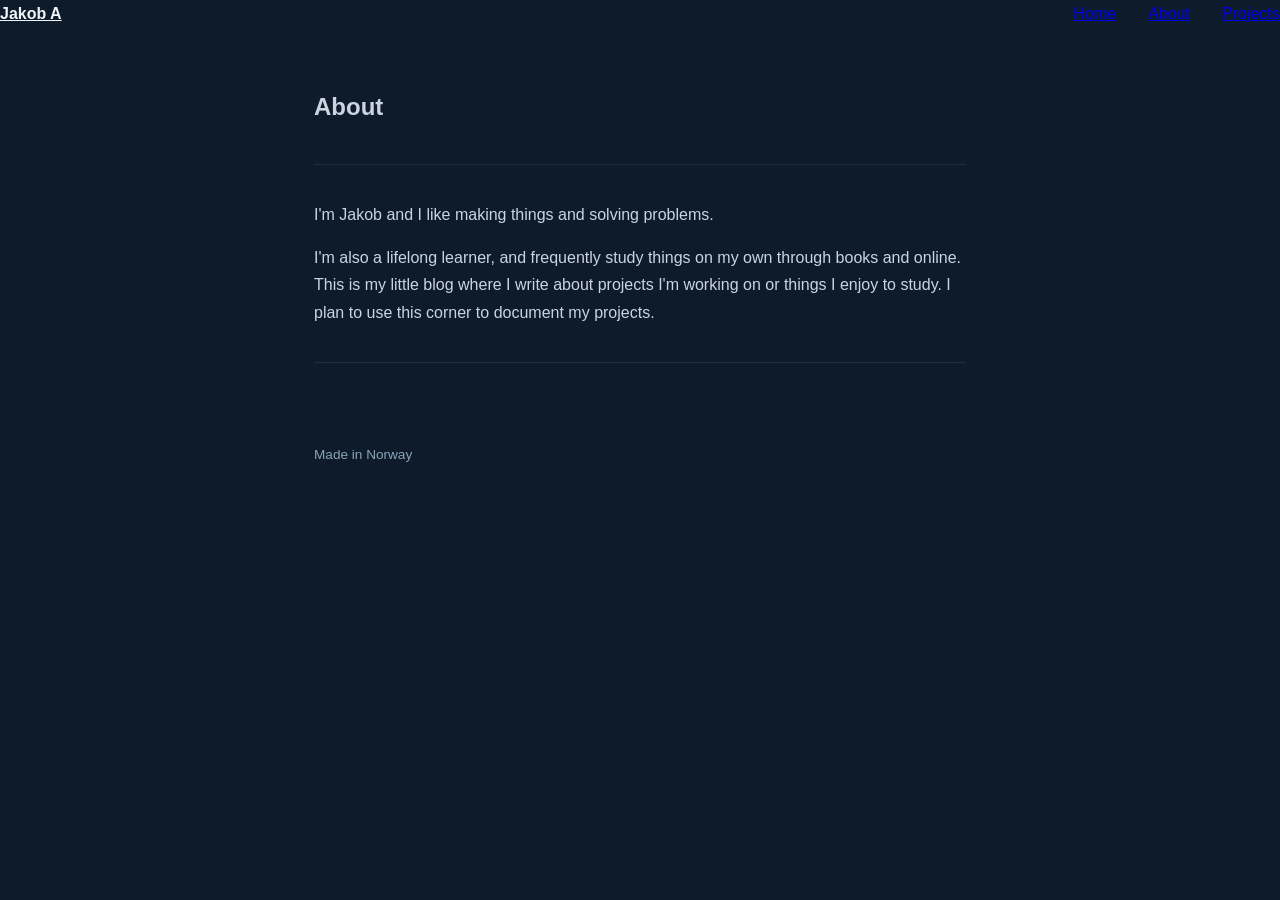
==== about.html @ 6c6cf6eb "Update about page" ====
<!-- about.html -->
<!DOCTYPE html>
<html lang="en">
<head>
    <meta charset="UTF-8">
    <meta name="viewport" content="width=device-width, initial-scale=1.0">
    <title>About — Jakob A</title>
    <style>
        * { box-sizing: border-box; margin: 0; padding: 0; }

        body {
            background-color: #0D1B2A;
            color: #CBD5E1;
            font-family: Calibri, sans-serif;
            line-height: 1.7;
        }

        nav {
            border-bottom: 1px solid #1B2E42;
            padding: 0 40px;
            display: flex;
            align-items: center;
            justify-content: space-between;
            height: 56px;
        }

        nav .logo {
            color: #F0F4F8;
            font-weight: bold;
            font-size: 1rem;
            text-decoration: none;
        }

        nav ul {
            list-style: none;
            display: flex;
            gap: 32px;
        }

        nav a {
            color: #8BA3B8;
            text-decoration: none;
            font-size: 0.95rem;
            transition: color 0.2s;
        }

        nav a:hover, nav a.active { color: #00B4D8; }

        .content {
            max-width: 700px;
            margin: 60px auto;
            padding: 0 24px;
        }

        h1 {
            color: #F0F4F8;
            font-size: 2rem;
            margin-bottom: 8px;
        }

        .divider {
            border: none;
            border-top: 1px solid #1B2E42;
            margin: 36px 0;
        }

        p { margin-bottom: 16px; }

        footer {
            margin-top: 80px;
            font-size: 0.85rem;
            color: #8BA3B8;
        }
    </style>
</head>
<body>

     <table class="nav-table" width="100%" border="0" cellpadding="0" cellspacing="0">
        <tr>
            <td width="200"><a href="index.html" style="color:#F0F4F8; font-weight:bold;">Jakob A</a></td>
            <td align="right">
                <table border="0" cellpadding="0" cellspacing="0">
                    <tr>
                        <td style="padding-left:32px;"><a href="index.html" class="active">Home</a></td>
                        <td style="padding-left:32px;"><a href="about.html">About</a></td>
                        <td style="padding-left:32px;"><a href="projects.html">Projects</a></td>
                    </tr>
                </table>
            </td>
        </tr>
    </table>

    <div class="content">
        <h2>About</h2>

        <hr class="divider">

      <p>I'm Jakob and I like making things and solving problems. </p> I'm also a lifelong learner, and frequently study things on my own through books and online.

	  <p>This is my little blog where I write about projects I'm working on or things I enjoy to study. I plan to use this corner to document my projects. </p>

        <hr class="divider">

        <footer>Made in Norway</footer>
    </div>

</body>
</html>
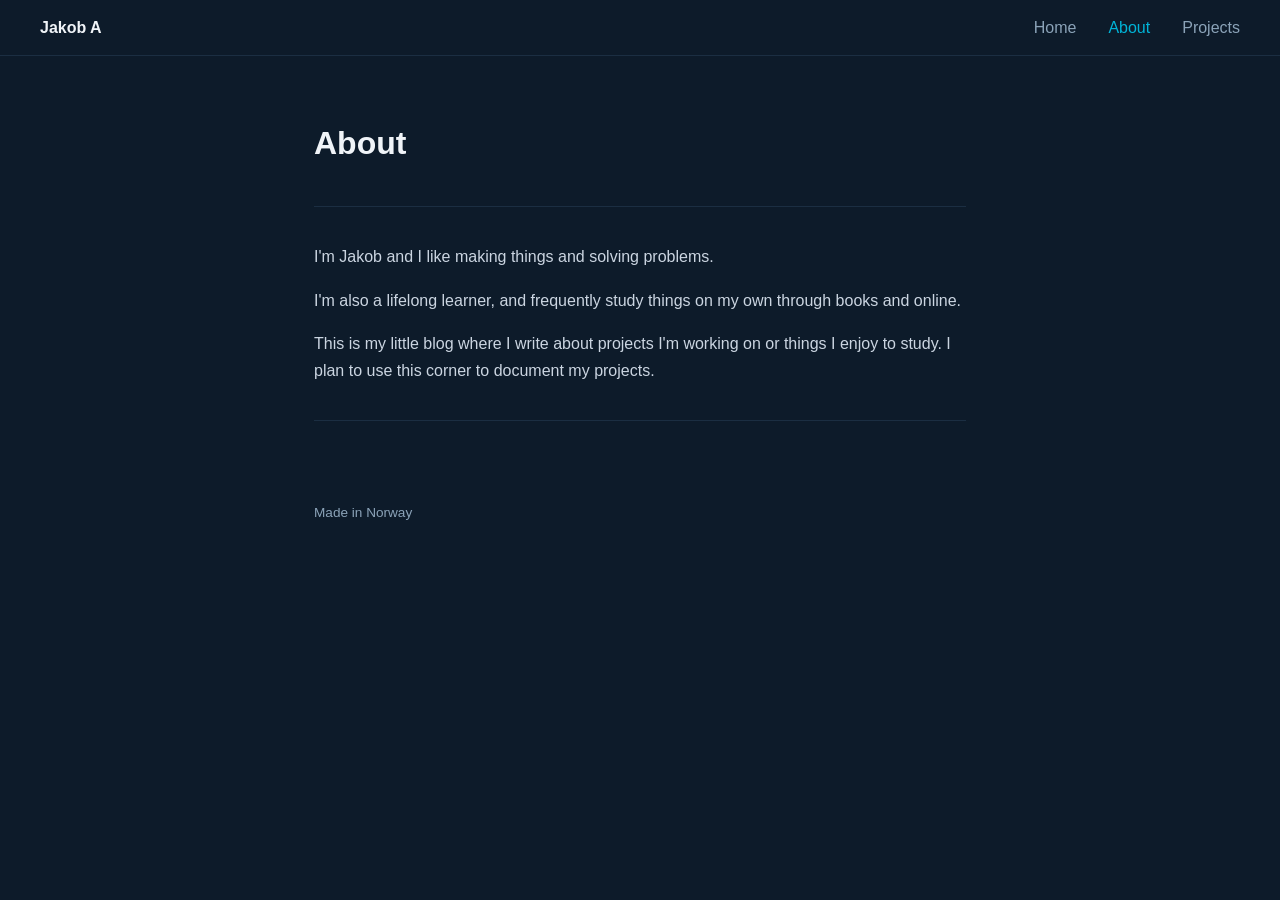
==== commit f9674fd5: "Update about.html and index.html, add style.css" ====
--- a/about.html
+++ b/about.html
@@ -1,108 +1,41 @@
-<!-- about.html -->
 <!DOCTYPE html>
 <html lang="en">
 <head>
     <meta charset="UTF-8">
     <meta name="viewport" content="width=device-width, initial-scale=1.0">
     <title>About — Jakob A</title>
-    <style>
-        * { box-sizing: border-box; margin: 0; padding: 0; }
-
-        body {
-            background-color: #0D1B2A;
-            color: #CBD5E1;
-            font-family: Calibri, sans-serif;
-            line-height: 1.7;
-        }
-
-        nav {
-            border-bottom: 1px solid #1B2E42;
-            padding: 0 40px;
-            display: flex;
-            align-items: center;
-            justify-content: space-between;
-            height: 56px;
-        }
-
-        nav .logo {
-            color: #F0F4F8;
-            font-weight: bold;
-            font-size: 1rem;
-            text-decoration: none;
-        }
-
-        nav ul {
-            list-style: none;
-            display: flex;
-            gap: 32px;
-        }
-
-        nav a {
-            color: #8BA3B8;
-            text-decoration: none;
-            font-size: 0.95rem;
-            transition: color 0.2s;
-        }
-
-        nav a:hover, nav a.active { color: #00B4D8; }
-
-        .content {
-            max-width: 700px;
-            margin: 60px auto;
-            padding: 0 24px;
-        }
-
-        h1 {
-            color: #F0F4F8;
-            font-size: 2rem;
-            margin-bottom: 8px;
-        }
-
-        .divider {
-            border: none;
-            border-top: 1px solid #1B2E42;
-            margin: 36px 0;
-        }
-
-        p { margin-bottom: 16px; }
-
-        footer {
-            margin-top: 80px;
-            font-size: 0.85rem;
-            color: #8BA3B8;
-        }
-    </style>
+    <link rel="stylesheet" href="style.css">
 </head>
 <body>
-
-     <table class="nav-table" width="100%" border="0" cellpadding="0" cellspacing="0">
+ 
+    <table class="nav-table" width="100%" border="0" cellpadding="0" cellspacing="0">
         <tr>
             <td width="200"><a href="index.html" style="color:#F0F4F8; font-weight:bold;">Jakob A</a></td>
             <td align="right">
                 <table border="0" cellpadding="0" cellspacing="0">
                     <tr>
-                        <td style="padding-left:32px;"><a href="index.html" class="active">Home</a></td>
-                        <td style="padding-left:32px;"><a href="about.html">About</a></td>
+                        <td style="padding-left:32px;"><a href="index.html">Home</a></td>
+                        <td style="padding-left:32px;"><a href="about.html" class="active">About</a></td>
                         <td style="padding-left:32px;"><a href="projects.html">Projects</a></td>
                     </tr>
                 </table>
             </td>
         </tr>
     </table>
-
+ 
     <div class="content">
         <h2>About</h2>
-
+ 
         <hr class="divider">
-
-      <p>I'm Jakob and I like making things and solving problems. </p> I'm also a lifelong learner, and frequently study things on my own through books and online.
-
-	  <p>This is my little blog where I write about projects I'm working on or things I enjoy to study. I plan to use this corner to document my projects. </p>
-
+ 
+        <p>I'm Jakob and I like making things and solving problems.</p>
+        <p>I'm also a lifelong learner, and frequently study things on my own through books and online.</p>
+        <p>This is my little blog where I write about projects I'm working on or things I enjoy to study. I plan to use this corner to document my projects.</p>
+ 
         <hr class="divider">
-
+ 
         <footer>Made in Norway</footer>
     </div>
-
+ 
 </body>
 </html>
--- a/style.css
+++ b/style.css
@@ -0,0 +1,58 @@
+* { box-sizing: border-box; margin: 0; padding: 0; }
+
+body {
+    background-color: #0D1B2A;
+    color: #CBD5E1;
+    font-family: Calibri, sans-serif;
+    line-height: 1.7;
+}
+
+a {
+    color: #8BA3B8;
+    text-decoration: none;
+}
+
+a:hover, a.active { color: #00B4D8; }
+
+.nav-table {
+    border-bottom: 1px solid #1B2E42;
+    padding: 0 40px;
+    height: 56px;
+}
+
+.content {
+    max-width: 700px;
+    margin: 60px auto;
+    padding: 0 24px;
+}
+
+h1 {
+    color: #F0F4F8;
+    font-size: 2rem;
+    margin-bottom: 8px;
+}
+
+h2 {
+    color: #F0F4F8;
+    font-size: 2rem;
+    margin-bottom: 8px;
+}
+
+.subtitle {
+    color: #00B4D8;
+    margin-bottom: 24px;
+}
+
+.divider {
+    border: none;
+    border-top: 1px solid #1B2E42;
+    margin: 36px 0;
+}
+
+p { margin-bottom: 16px; }
+
+footer {
+    margin-top: 80px;
+    font-size: 0.85rem;
+    color: #8BA3B8;
+}
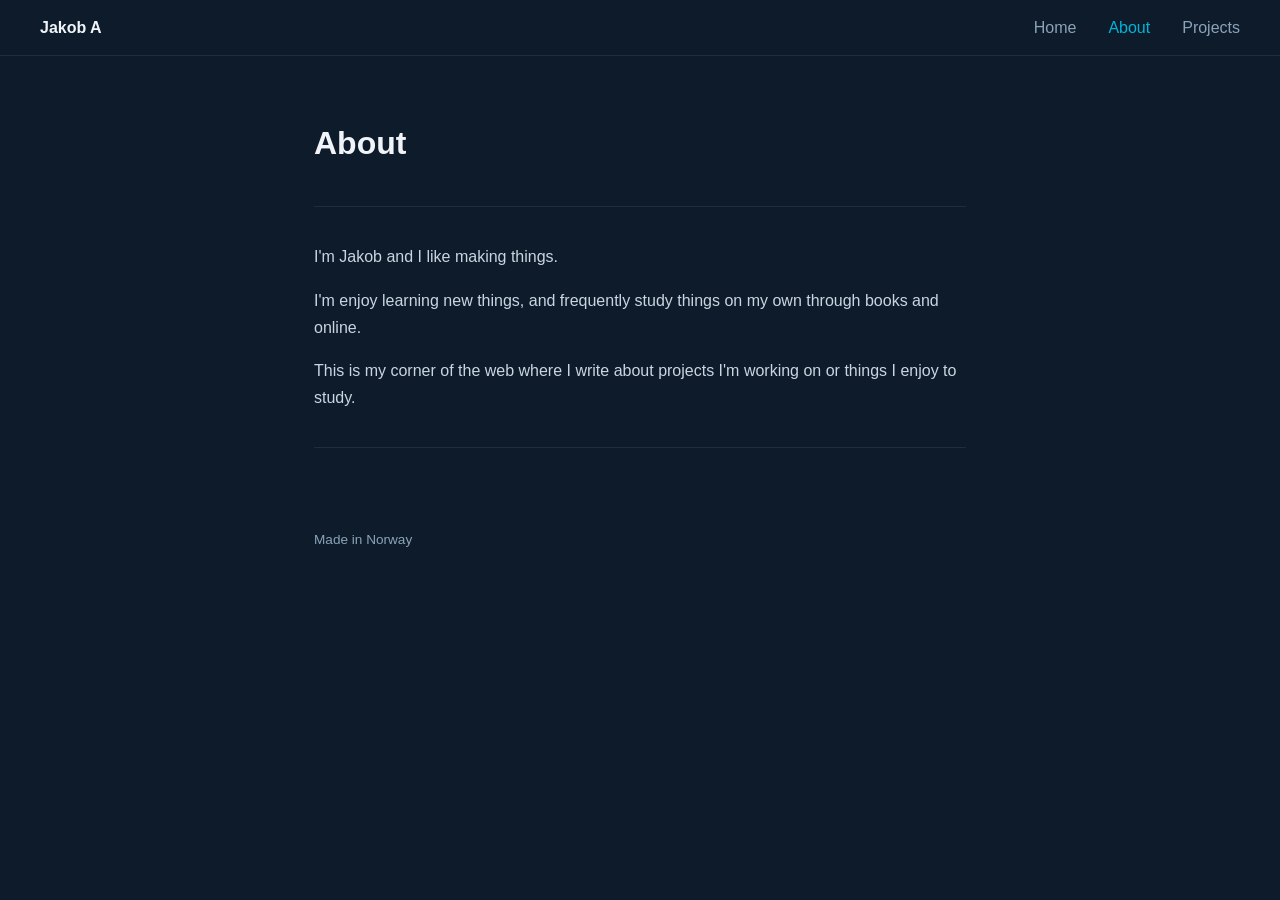
==== commit dfe1845a: "update to aboutpage" ====
--- a/about.html
+++ b/about.html
@@ -28,9 +28,9 @@
  
         <hr class="divider">
  
-        <p>I'm Jakob and I like making things and solving problems.</p>
-        <p>I'm also a lifelong learner, and frequently study things on my own through books and online.</p>
-        <p>This is my little blog where I write about projects I'm working on or things I enjoy to study. I plan to use this corner to document my projects.</p>
+        <p>I'm Jakob and I like making things.</p>
+        <p>I'm enjoy learning new things, and frequently study things on my own through books and online.</p>
+        <p>This is my corner of the web where I write about projects I'm working on or things I enjoy to study. </p>
  
         <hr class="divider">
  
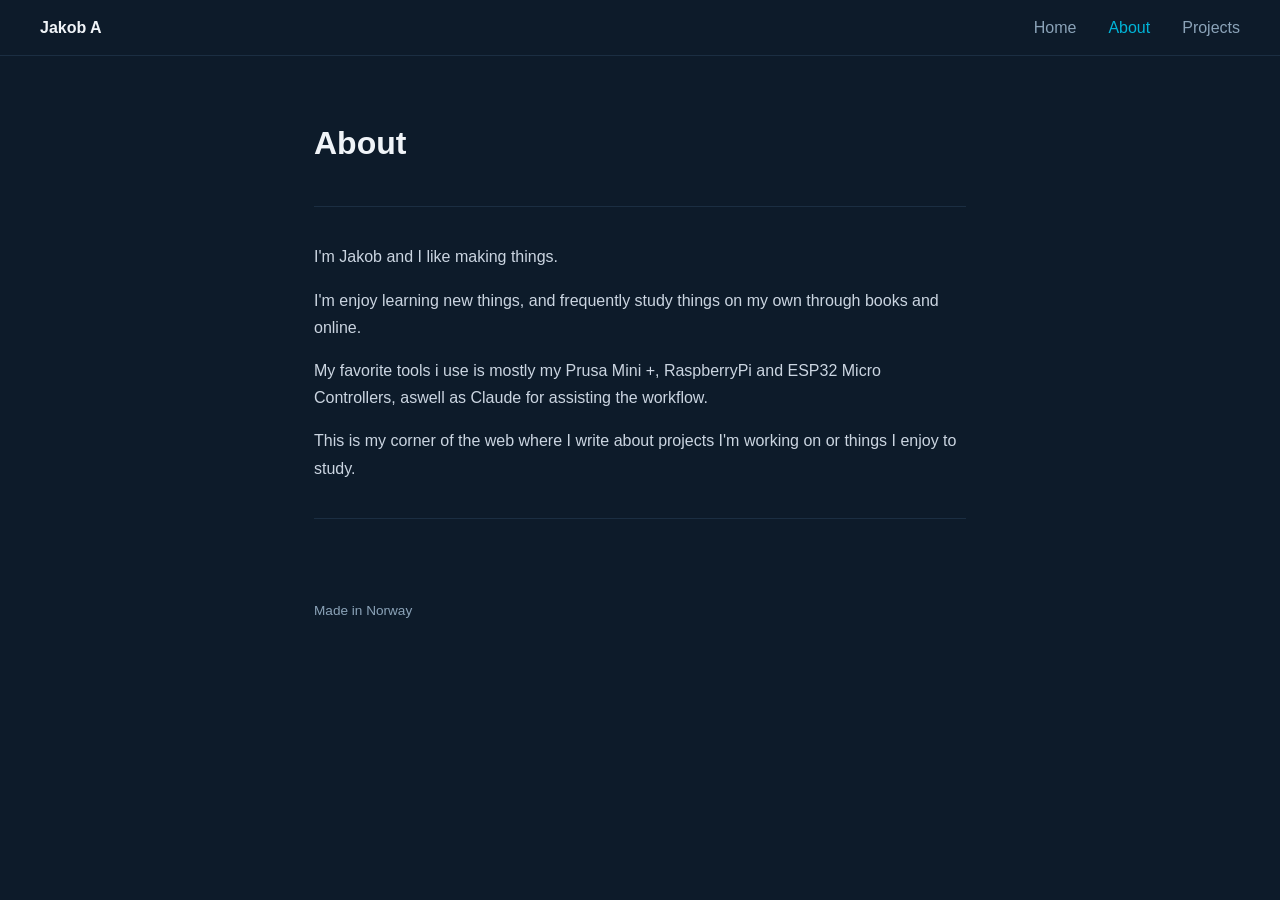
==== commit b2a1d352: "oppdatering om meg" ====
--- a/about.html
+++ b/about.html
@@ -30,6 +30,7 @@
  
         <p>I'm Jakob and I like making things.</p>
         <p>I'm enjoy learning new things, and frequently study things on my own through books and online.</p>
+        <p>My favorite tools i use is mostly my Prusa Mini +, RaspberryPi and ESP32 Micro Controllers, aswell as Claude for assisting the workflow.</p>
         <p>This is my corner of the web where I write about projects I'm working on or things I enjoy to study. </p>
  
         <hr class="divider">
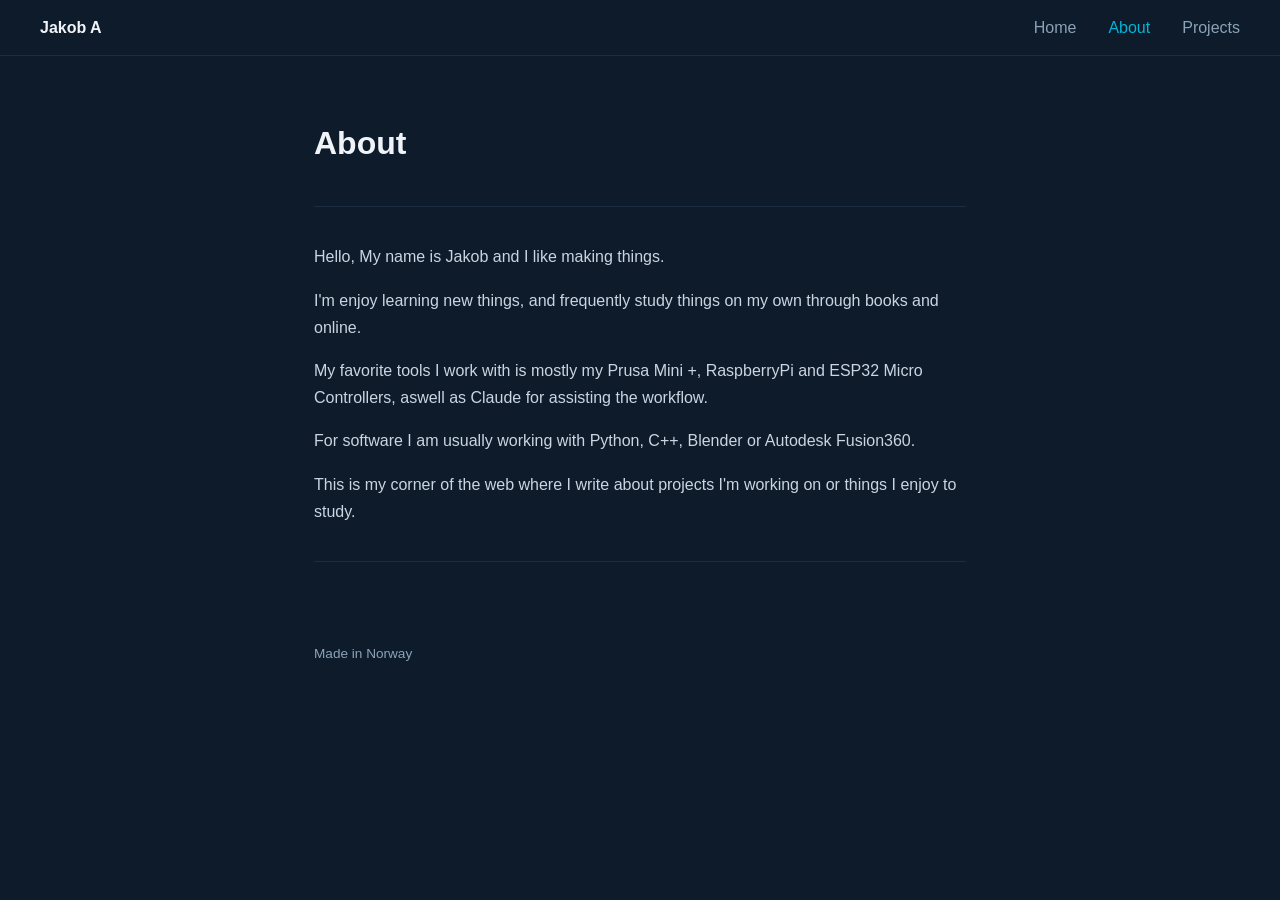
==== commit c5a39747: "oppdatering om meg" ====
--- a/about.html
+++ b/about.html
@@ -28,9 +28,10 @@
  
         <hr class="divider">
  
-        <p>I'm Jakob and I like making things.</p>
+        <p>Hello, My name is Jakob and I like making things.</p>
         <p>I'm enjoy learning new things, and frequently study things on my own through books and online.</p>
-        <p>My favorite tools i use is mostly my Prusa Mini +, RaspberryPi and ESP32 Micro Controllers, aswell as Claude for assisting the workflow.</p>
+        <p>My favorite tools I work with is mostly my Prusa Mini +, RaspberryPi and ESP32 Micro Controllers, aswell as Claude for assisting the workflow.</p>
+        <p>For software I am usually working with Python, C++, Blender or Autodesk Fusion360. </p>
         <p>This is my corner of the web where I write about projects I'm working on or things I enjoy to study. </p>
  
         <hr class="divider">
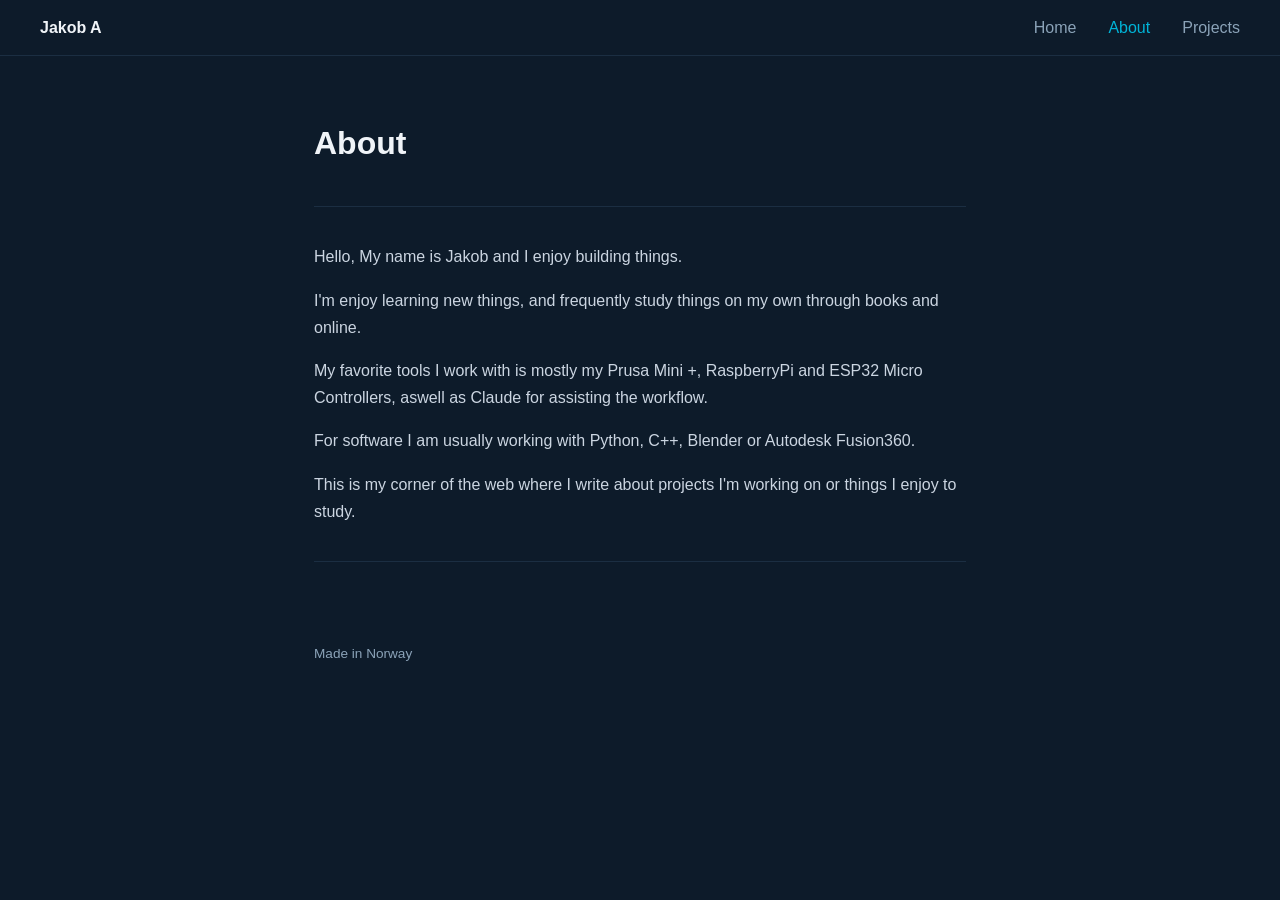
==== commit d606b856: "Update website content" ====
--- a/about.html
+++ b/about.html
@@ -28,7 +28,7 @@
  
         <hr class="divider">
  
-        <p>Hello, My name is Jakob and I like making things.</p>
+        <p>Hello, My name is Jakob and I enjoy building things.</p>
         <p>I'm enjoy learning new things, and frequently study things on my own through books and online.</p>
         <p>My favorite tools I work with is mostly my Prusa Mini +, RaspberryPi and ESP32 Micro Controllers, aswell as Claude for assisting the workflow.</p>
         <p>For software I am usually working with Python, C++, Blender or Autodesk Fusion360. </p>
--- a/style.css
+++ b/style.css
@@ -49,6 +49,20 @@
     margin: 36px 0;
 }
 
+.project {
+    margin-bottom: 28px;
+}
+
+.project h3 {
+    color: #F0F4F8;
+    font-size: 1.15rem;
+    margin-bottom: 6px;
+}
+
+.project p {
+    margin-bottom: 0;
+}
+
 p { margin-bottom: 16px; }
 
 footer {
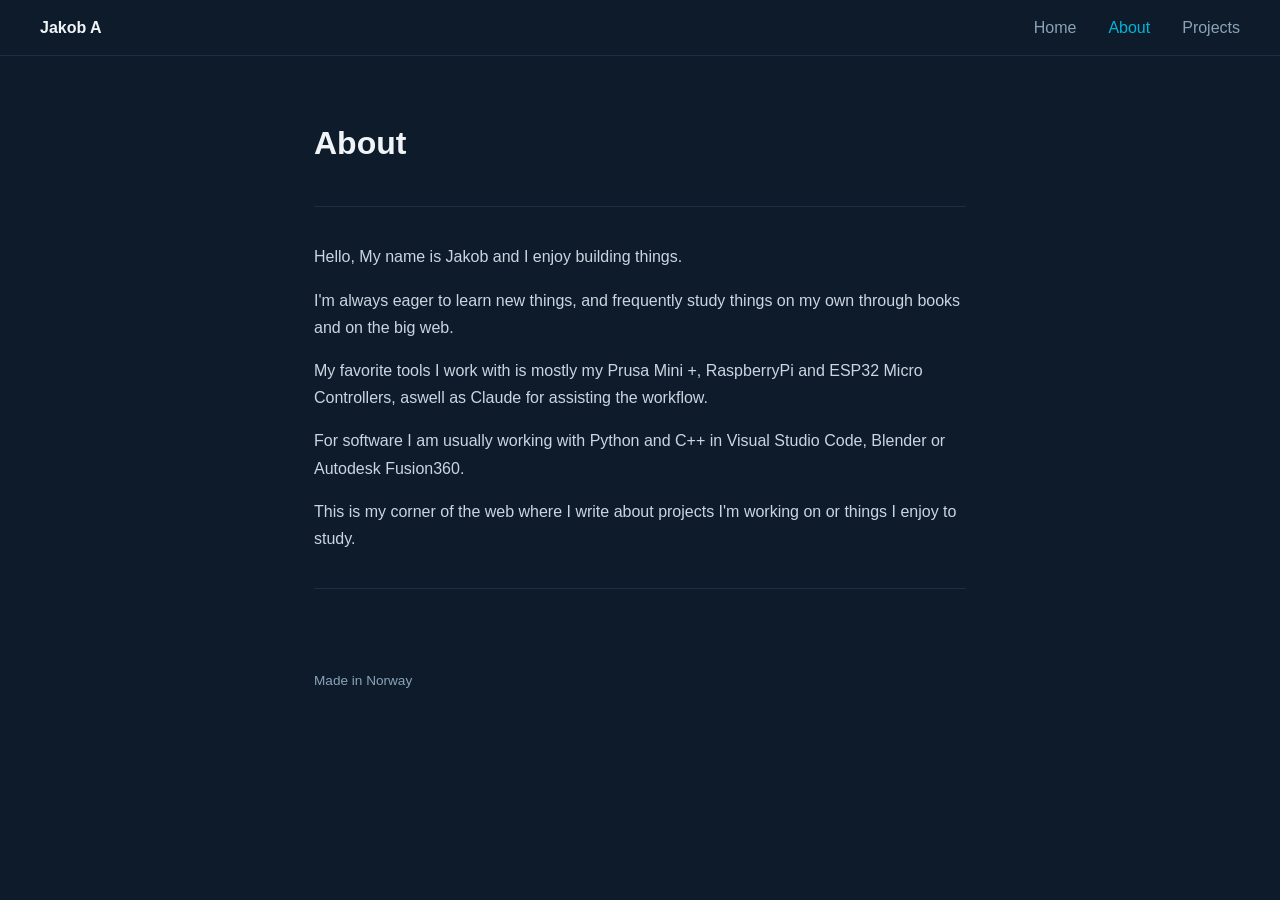
==== commit c176cf6a: "new changes" ====
--- a/about.html
+++ b/about.html
@@ -29,9 +29,9 @@
         <hr class="divider">
  
         <p>Hello, My name is Jakob and I enjoy building things.</p>
-        <p>I'm enjoy learning new things, and frequently study things on my own through books and online.</p>
+        <p>I'm always eager to learn new things, and frequently study things on my own through books and on the big web.</p>
         <p>My favorite tools I work with is mostly my Prusa Mini +, RaspberryPi and ESP32 Micro Controllers, aswell as Claude for assisting the workflow.</p>
-        <p>For software I am usually working with Python, C++, Blender or Autodesk Fusion360. </p>
+        <p>For software I am usually working with Python and C++ in Visual Studio Code, Blender or Autodesk Fusion360. </p>
         <p>This is my corner of the web where I write about projects I'm working on or things I enjoy to study. </p>
  
         <hr class="divider">
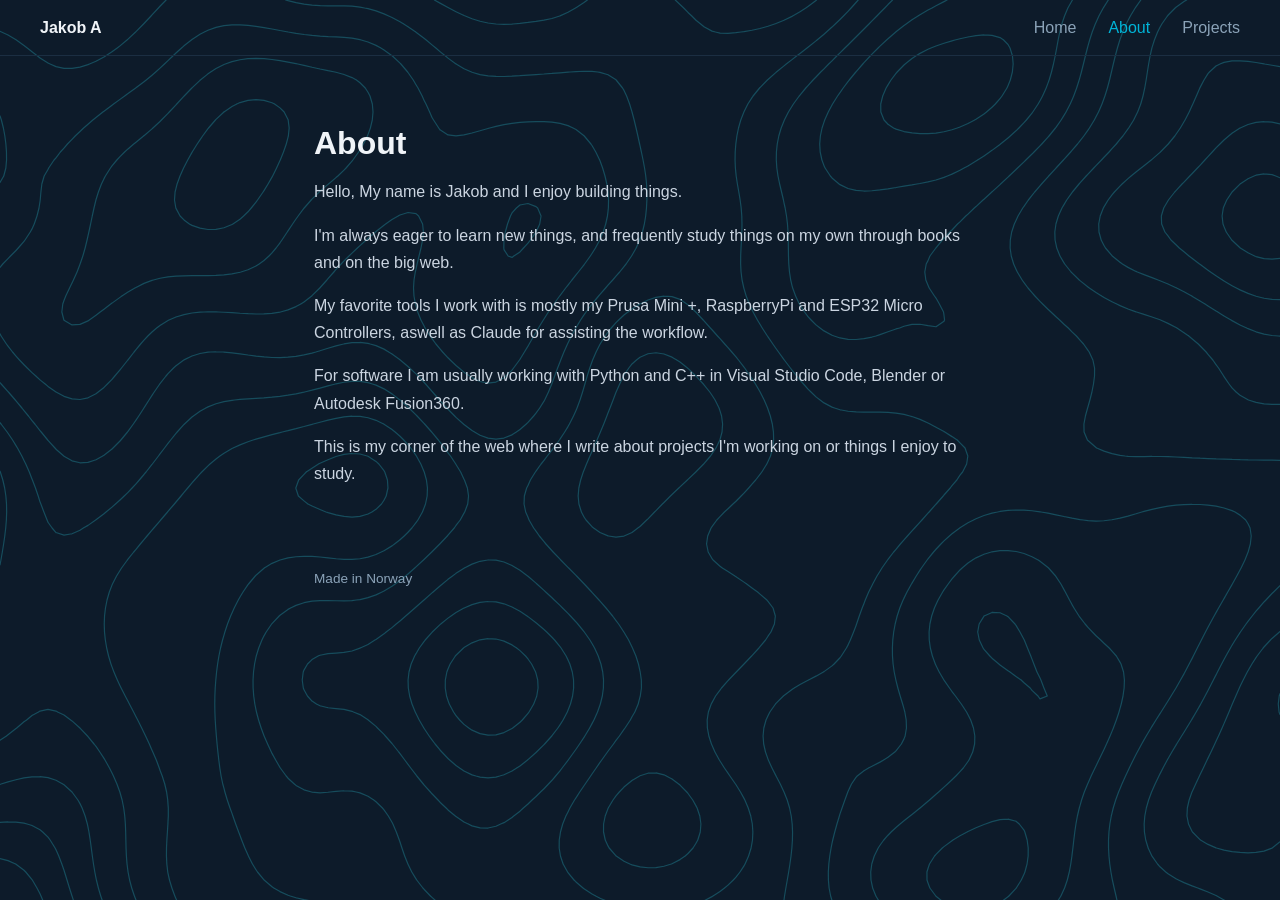
==== commit c1f0f524: "added a selfbalancing robot project page" ====
--- a/about.html
+++ b/about.html
@@ -7,7 +7,7 @@
     <link rel="stylesheet" href="style.css">
 </head>
 <body>
- 
+    <canvas id="flowfield" aria-hidden="true"></canvas>
     <table class="nav-table" width="100%" border="0" cellpadding="0" cellspacing="0">
         <tr>
             <td width="200"><a href="index.html" style="color:#F0F4F8; font-weight:bold;">Jakob A</a></td>
@@ -26,18 +26,15 @@
     <div class="content">
         <h2>About</h2>
  
-        <hr class="divider">
- 
         <p>Hello, My name is Jakob and I enjoy building things.</p>
         <p>I'm always eager to learn new things, and frequently study things on my own through books and on the big web.</p>
         <p>My favorite tools I work with is mostly my Prusa Mini +, RaspberryPi and ESP32 Micro Controllers, aswell as Claude for assisting the workflow.</p>
         <p>For software I am usually working with Python and C++ in Visual Studio Code, Blender or Autodesk Fusion360. </p>
         <p>This is my corner of the web where I write about projects I'm working on or things I enjoy to study. </p>
  
-        <hr class="divider">
- 
         <footer>Made in Norway</footer>
     </div>
- 
+
+    <script src="flowfield.js" defer></script>
 </body>
 </html>
--- a/style.css
+++ b/style.css
@@ -49,24 +49,243 @@
     margin: 36px 0;
 }
 
-.project {
-    margin-bottom: 28px;
-}
-
-.project h3 {
-    color: #F0F4F8;
-    font-size: 1.15rem;
-    margin-bottom: 6px;
-}
-
-.project p {
-    margin-bottom: 0;
-}
-
 p { margin-bottom: 16px; }
 
 footer {
     margin-top: 80px;
     font-size: 0.85rem;
     color: #8BA3B8;
+}
+
+/* ===================================================
+   Projects grid (projects.html hub page)
+   =================================================== */
+
+.project-grid {
+    max-width: 960px;
+    margin: 0 auto;
+    padding: 0 24px;
+    display: grid;
+    grid-template-columns: repeat(2, 1fr);
+    gap: 24px;
+}
+
+.project-card {
+    display: block;
+    background-color: #142236;
+    border: 1px solid #1B2E42;
+    border-radius: 6px;
+    overflow: hidden;
+    color: #CBD5E1;
+    transition: border-color 0.15s ease, transform 0.15s ease;
+}
+
+.project-card:hover {
+    border-color: #00B4D8;
+    transform: translateY(-2px);
+}
+
+.project-card .project-card-img {
+    width: 100%;
+    aspect-ratio: 16 / 10;
+    object-fit: cover;
+    display: block;
+    background-color: #0D1B2A;
+}
+
+.project-card .project-card-body {
+    padding: 16px 18px 20px;
+}
+
+.project-card h3 {
+    color: #F0F4F8;
+    font-size: 1.05rem;
+    margin-bottom: 6px;
+}
+
+.project-card p {
+    font-size: 0.9rem;
+    color: #8BA3B8;
+    margin-bottom: 0;
+}
+
+.project-card-placeholder {
+    display: flex;
+    align-items: center;
+    justify-content: center;
+    aspect-ratio: 16 / 10;
+    background-color: #0D1B2A;
+    color: #3D5470;
+    font-size: 0.8rem;
+}
+
+@media (max-width: 640px) {
+    .project-grid { grid-template-columns: 1fr; }
+}
+
+/* ===================================================
+   Project detail page (projects/*.html)
+   =================================================== */
+
+.project-hero-img {
+    width: 100%;
+    max-height: 420px;
+    object-fit: cover;
+    border-radius: 6px;
+    margin-bottom: 32px;
+    display: block;
+}
+
+.back-link {
+    display: inline-block;
+    margin-bottom: 24px;
+    font-size: 0.9rem;
+}
+
+.back-link::before {
+    content: "\2190  ";
+}
+
+.tag-row {
+    display: flex;
+    flex-wrap: wrap;
+    gap: 8px;
+    margin-bottom: 28px;
+}
+
+.tag {
+    font-size: 0.78rem;
+    color: #00B4D8;
+    border: 1px solid #1B2E42;
+    border-radius: 999px;
+    padding: 4px 12px;
+}
+
+.project-links {
+    margin-top: 8px;
+}
+
+.project-links a {
+    display: inline-block;
+    margin-right: 20px;
+    text-decoration: underline;
+}
+
+.project-gallery,
+.image-gallery {
+    display: flex;
+    flex-wrap: wrap;
+    gap: 12px;
+    margin: 16px 0;
+}
+
+.project-gallery img,
+.image-gallery img {
+    flex: 1 1 220px;
+    max-width: 100%;
+    height: 220px;
+    max-height: 220px;
+    aspect-ratio: 4 / 3;
+    object-fit: cover;
+    border-radius: 6px;
+    border: 1px solid #1B2E42;
+}
+
+@media (max-width: 600px) {
+    .project-gallery, .image-gallery { flex-direction: column; }
+    .project-gallery img, .image-gallery img { height: auto; }
+}
+
+/* ===================================================
+   STL model viewer (stl-viewer.js)
+   =================================================== */
+
+.stl-viewer {
+    position: relative;
+    width: 100%;
+    aspect-ratio: 1 / 1;
+    background: #13233A;
+    border: 1px solid #1B2E42;
+    border-radius: 6px;
+    overflow: hidden;
+    margin: 16px 0;
+    cursor: grab;
+}
+
+.stl-viewer:active {
+    cursor: grabbing;
+}
+
+/* renderer.setSize(w, h, false) in stl-viewer.js stops Three.js writing
+   inline pixel styles on the canvas, so this rule stays in control of size. */
+.stl-viewer canvas {
+    display: block;
+    width: 100% !important;
+    height: 100% !important;
+}
+
+.stl-viewer-status {
+    position: absolute;
+    top: 50%;
+    left: 50%;
+    transform: translate(-50%, -50%);
+    color: #8BA3B8;
+    font-size: 0.85rem;
+    letter-spacing: 0.02em;
+    pointer-events: none;
+}
+
+.stl-viewer-hint {
+    font-size: 0.75rem;
+    color: #8BA3B8;
+    margin-top: -8px;
+    margin-bottom: 16px;
+}
+
+/* global `a { text-decoration: none }` needs an explicit override here */
+.stl-viewer-hint a {
+    text-decoration: underline;
+}
+
+.stl-viewer-caption {
+    font-size: 0.82rem;
+    color: #8BA3B8;
+    text-align: center;
+    margin-top: -8px;
+    margin-bottom: 28px;
+}
+
+.project-gallery img {
+    cursor: zoom-in;
+}
+
+.lightbox {
+    display: none;
+    position: fixed;
+    inset: 0;
+    background: rgba(13, 27, 42, 0.95);
+    z-index: 1000;
+    align-items: center;
+    justify-content: center;
+    padding: 24px;
+    cursor: zoom-out;
+}
+
+.lightbox.open {
+    display: flex;
+}
+
+.lightbox img {
+    max-width: 100%;
+    max-height: 100%;
+    object-fit: contain;
+}
+
+#flowfield {
+    position: fixed;
+    inset: 0;
+    width: 100%;
+    height: 100%;
+    z-index: -1;
+    pointer-events: none;
 }
